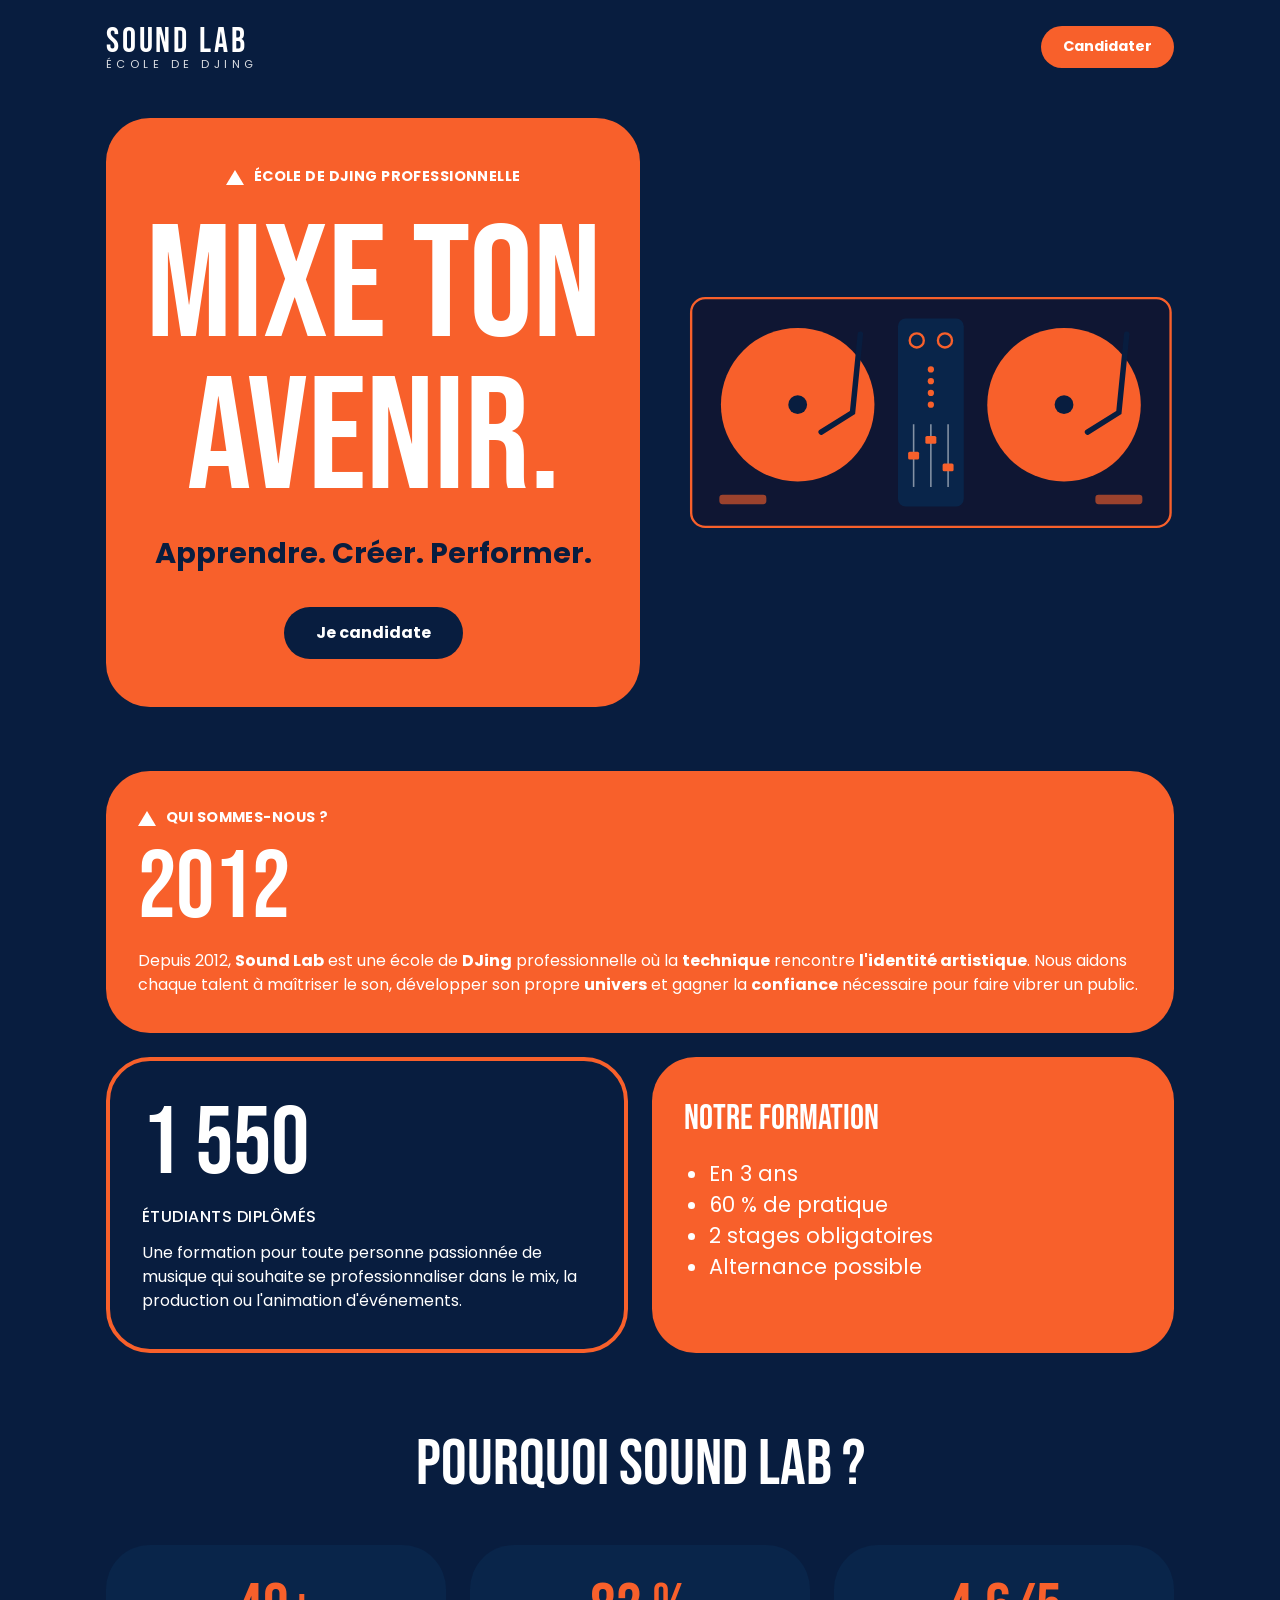
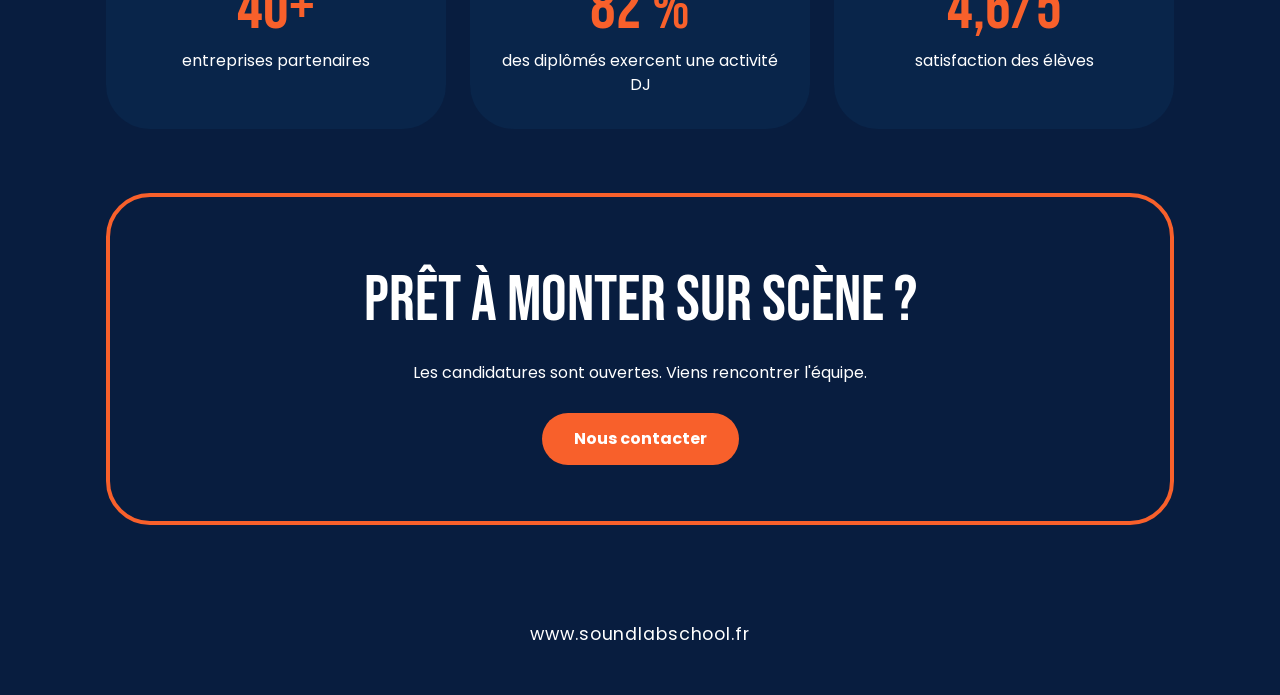
==== index.html @ f397a490 "Base landing Sound Lab" ====
<!doctype html>
<html lang="fr">
<head>
  <meta charset="utf-8">
  <meta name="viewport" content="width=device-width, initial-scale=1">
  <title>Sound Lab — École de DJing</title>
  <meta name="description" content="Sound Lab, école de DJing professionnelle depuis 2012. Formation en 3 ans, 60 % de pratique, alternance possible.">
  <link rel="preconnect" href="https://fonts.googleapis.com">
  <link rel="preconnect" href="https://fonts.gstatic.com" crossorigin>
  <link href="https://fonts.googleapis.com/css2?family=Bebas+Neue&family=Poppins:wght@400;500;700&display=swap" rel="stylesheet">
  <link rel="stylesheet" href="style.css">
</head>
<body>

  <header class="nav">
    <a href="#" class="logo" aria-label="Sound Lab, accueil">
      <span class="logo-main">SOUND LAB</span>
      <span class="logo-sub">École de DJing</span>
    </a>
    <a href="#contact" class="btn btn-small">Candidater</a>
  </header>

  <main>
    <!-- HERO -->
    <section class="hero">
      <div class="hero-card">
        <p class="eyebrow"><span class="tri" aria-hidden="true"></span>École de DJing professionnelle</p>
        <h1>Mixe ton<br>avenir.</h1>
        <p class="tagline">Apprendre. Créer. Performer.</p>
        <a href="#contact" class="btn btn-dark">Je candidate</a>
      </div>

      <!-- Illustration platine (SVG original) -->
      <svg class="decks" viewBox="0 0 620 300" role="img" aria-label="Illustration d'une double platine DJ">
        <rect x="4" y="4" width="612" height="292" rx="18" fill="#0f1633" stroke="#f8602b" stroke-width="3"/>
        <g>
          <circle cx="140" cy="140" r="98" fill="#f8602b"/>
          <circle cx="140" cy="140" r="12" fill="#081d3f"/>
          <path d="M220 50 L210 150 L170 175" fill="none" stroke="#081d3f" stroke-width="7" stroke-linecap="round"/>
          <rect x="40" y="255" width="60" height="12" rx="4" fill="#f8602b" opacity=".6"/>
        </g>
        <g>
          <rect x="268" y="30" width="84" height="240" rx="10" fill="#09254a"/>
          <circle cx="292" cy="58" r="9" fill="none" stroke="#f8602b" stroke-width="3"/>
          <circle cx="328" cy="58" r="9" fill="none" stroke="#f8602b" stroke-width="3"/>
          <g fill="#f8602b">
            <circle cx="310" cy="95" r="4"/><circle cx="310" cy="110" r="4"/><circle cx="310" cy="125" r="4"/><circle cx="310" cy="140" r="4"/>
          </g>
          <g stroke="#ffffff" stroke-width="2" opacity=".5">
            <line x1="288" y1="165" x2="288" y2="245"/><line x1="310" y1="165" x2="310" y2="245"/><line x1="332" y1="165" x2="332" y2="245"/>
          </g>
          <g fill="#f8602b">
            <rect x="281" y="200" width="14" height="10" rx="2"/><rect x="303" y="180" width="14" height="10" rx="2"/><rect x="325" y="215" width="14" height="10" rx="2"/>
          </g>
        </g>
        <g>
          <circle cx="480" cy="140" r="98" fill="#f8602b"/>
          <circle cx="480" cy="140" r="12" fill="#081d3f"/>
          <path d="M560 50 L550 150 L510 175" fill="none" stroke="#081d3f" stroke-width="7" stroke-linecap="round"/>
          <rect x="520" y="255" width="60" height="12" rx="4" fill="#f8602b" opacity=".6"/>
        </g>
      </svg>
    </section>

    <!-- QUI SOMMES-NOUS -->
    <section class="grid">
      <article class="card card-orange card-wide">
        <p class="eyebrow"><span class="tri" aria-hidden="true"></span>Qui sommes-nous ?</p>
        <p class="big">2012</p>
        <p>Depuis 2012, <strong>Sound Lab</strong> est une école de <strong>DJing</strong> professionnelle où la <strong>technique</strong> rencontre <strong>l'identité artistique</strong>. Nous aidons chaque talent à maîtriser le son, développer son propre <strong>univers</strong> et gagner la <strong>confiance</strong> nécessaire pour faire vibrer un public.</p>
      </article>

      <article class="card card-outline">
        <p class="big">1 550</p>
        <p class="label">étudiants diplômés</p>
        <p>Une formation pour toute personne passionnée de musique qui souhaite se professionnaliser dans le mix, la production ou l'animation d'événements.</p>
      </article>

      <article class="card card-orange">
        <h2>Notre formation</h2>
        <ul>
          <li>En 3 ans</li>
          <li>60 % de pratique</li>
          <li>2 stages obligatoires</li>
          <li>Alternance possible</li>
        </ul>
      </article>
    </section>

    <!-- POURQUOI -->
    <section class="why">
      <h2>Pourquoi Sound Lab ?</h2>
      <div class="stats">
        <div class="stat"><span class="stat-num">40+</span><span>entreprises partenaires</span></div>
        <div class="stat"><span class="stat-num">82 %</span><span>des diplômés exercent une activité DJ</span></div>
        <div class="stat"><span class="stat-num">4,6/5</span><span>satisfaction des élèves</span></div>
      </div>
    </section>

    <!-- CTA -->
    <section class="cta" id="contact">
      <h2>Prêt à monter sur scène ?</h2>
      <p>Les candidatures sont ouvertes. Viens rencontrer l'équipe.</p>
      <a href="mailto:contact@soundlabschool.fr" class="btn">Nous contacter</a>
    </section>
  </main>

  <footer class="footer">
    <p>www.soundlabschool.fr</p>
  </footer>

</body>
</html>
---- style.css ----
/* ===== Sound Lab — DA reprise de l'infographie Canva ===== */
:root {
  --navy: #081d3f;
  --navy-dark: #0f1633;
  --navy-light: #09254a;
  --orange: #f8602b;
  --white: #ffffff;
  --radius: 44px;
  --font-title: "Bebas Neue", Impact, sans-serif;
  --font-body: "Poppins", system-ui, sans-serif;
}

* { box-sizing: border-box; margin: 0; padding: 0; }

body {
  background: var(--navy);
  color: var(--white);
  font-family: var(--font-body);
  line-height: 1.5;
}

a { color: inherit; text-decoration: none; }

main { max-width: 1100px; margin: 0 auto; padding: 0 16px; }

/* ----- Nav ----- */
.nav {
  max-width: 1100px;
  margin: 0 auto;
  padding: 24px 16px;
  display: flex;
  justify-content: space-between;
  align-items: center;
}
.logo { display: flex; flex-direction: column; line-height: 1; }
.logo-main { font-family: var(--font-title); font-size: 2.2rem; letter-spacing: .08em; }
.logo-sub { font-size: .7rem; letter-spacing: .4em; text-transform: uppercase; opacity: .85; }

/* ----- Boutons ----- */
.btn {
  display: inline-block;
  background: var(--orange);
  color: var(--white);
  font-weight: 700;
  padding: 14px 32px;
  border-radius: 999px;
  transition: transform .15s ease, opacity .15s ease;
}
.btn:hover { transform: translateY(-2px); opacity: .9; }
.btn-small { padding: 10px 22px; font-size: .9rem; }
.btn-dark { background: var(--navy); }

/* ----- Eyebrow + triangle (repris de l'infographie) ----- */
.eyebrow {
  display: flex; align-items: center; gap: 10px;
  font-weight: 700; font-size: .9rem; text-transform: uppercase; letter-spacing: .03em;
}
.tri {
  width: 0; height: 0;
  border-left: 9px solid transparent;
  border-right: 9px solid transparent;
  border-bottom: 15px solid var(--white);
}

/* ----- Hero ----- */
.hero { padding: 24px 0 64px; display: grid; gap: 48px; }
.hero-card {
  background: var(--orange);
  border-radius: var(--radius);
  padding: 48px 32px;
  text-align: center;
}
.hero-card .eyebrow { justify-content: center; }
.hero h1 {
  font-family: var(--font-title);
  font-weight: 400;
  font-size: clamp(4.5rem, 16vw, 10rem);
  line-height: .95;
  margin: 24px 0 16px;
}
.tagline { color: var(--navy); font-weight: 700; font-size: clamp(1.2rem, 3vw, 1.8rem); margin-bottom: 32px; }
.decks { width: 100%; max-width: 620px; margin: 0 auto; display: block; }

/* ----- Grille de cartes ----- */
.grid {
  display: grid;
  grid-template-columns: 1fr;
  gap: 24px;
  padding-bottom: 64px;
}
.card { border-radius: var(--radius); padding: 36px 32px; }
.card-orange { background: var(--orange); }
.card-outline { border: 4px solid var(--orange); }
.card p + p { margin-top: 12px; }
.big { font-family: var(--font-title); font-size: 6rem; line-height: 1; }
.label { font-weight: 500; text-transform: uppercase; letter-spacing: .03em; }
.card h2 { font-family: var(--font-title); font-weight: 400; font-size: 2.2rem; margin-bottom: 12px; }
.card ul { padding-left: 1.2em; font-size: 1.3rem; }

/* ----- Pourquoi ----- */
.why { padding-bottom: 64px; text-align: center; }
.why h2, .cta h2 { font-family: var(--font-title); font-weight: 400; font-size: clamp(2.5rem, 7vw, 4rem); margin-bottom: 32px; }
.stats { display: grid; grid-template-columns: 1fr; gap: 24px; }
.stat {
  background: var(--navy-light);
  border-radius: var(--radius);
  padding: 32px 24px;
  display: flex; flex-direction: column; gap: 8px;
}
.stat-num { font-family: var(--font-title); font-size: 4rem; color: var(--orange); line-height: 1; }

/* ----- CTA ----- */
.cta {
  border: 4px solid var(--orange);
  border-radius: var(--radius);
  padding: 56px 24px;
  text-align: center;
  margin-bottom: 64px;
}
.cta h2 { margin-bottom: 12px; }
.cta p { margin-bottom: 28px; }

/* ----- Footer ----- */
.footer { text-align: center; padding: 32px 16px 48px; letter-spacing: .05em; font-size: 1.1rem; }

/* ----- Desktop ----- */
@media (min-width: 800px) {
  .hero { grid-template-columns: 1.1fr 1fr; align-items: center; }
  .grid { grid-template-columns: 1fr 1fr; }
  .card-wide { grid-column: 1 / -1; }
  .stats { grid-template-columns: repeat(3, 1fr); }
}
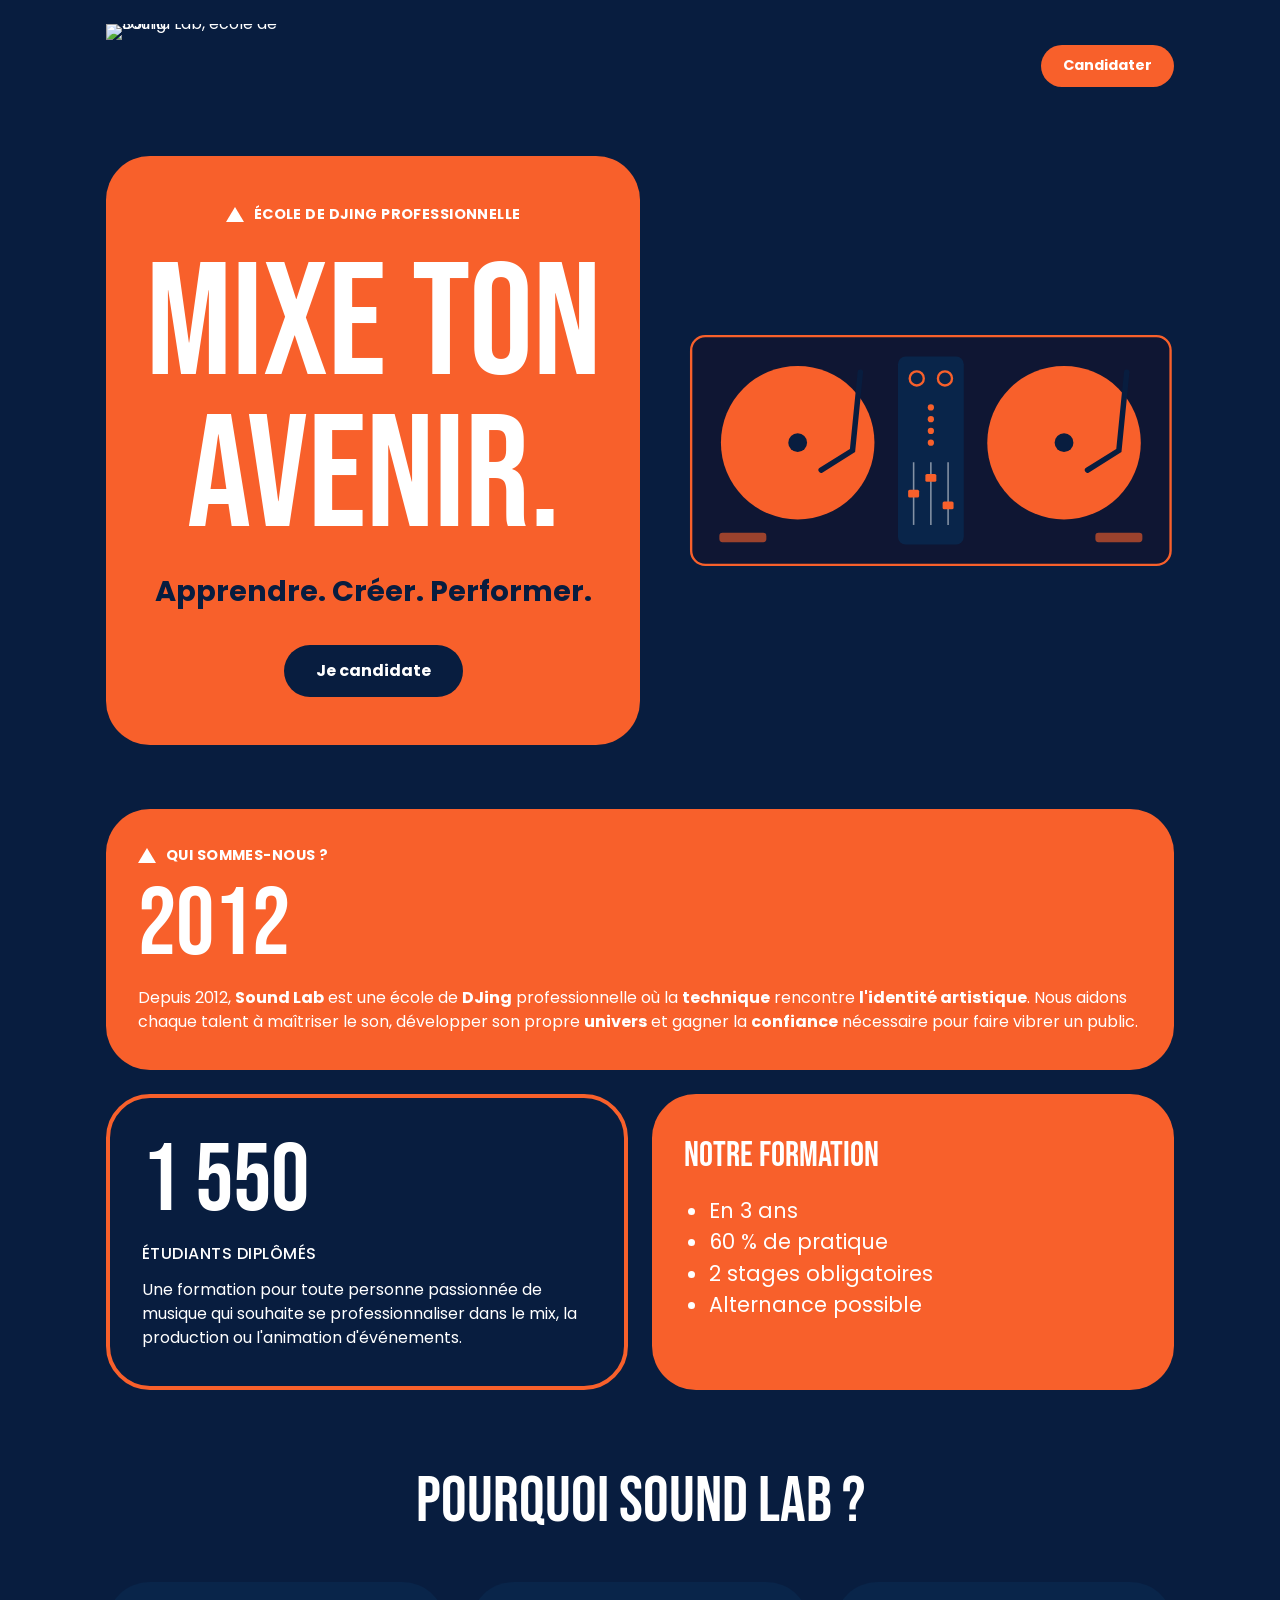
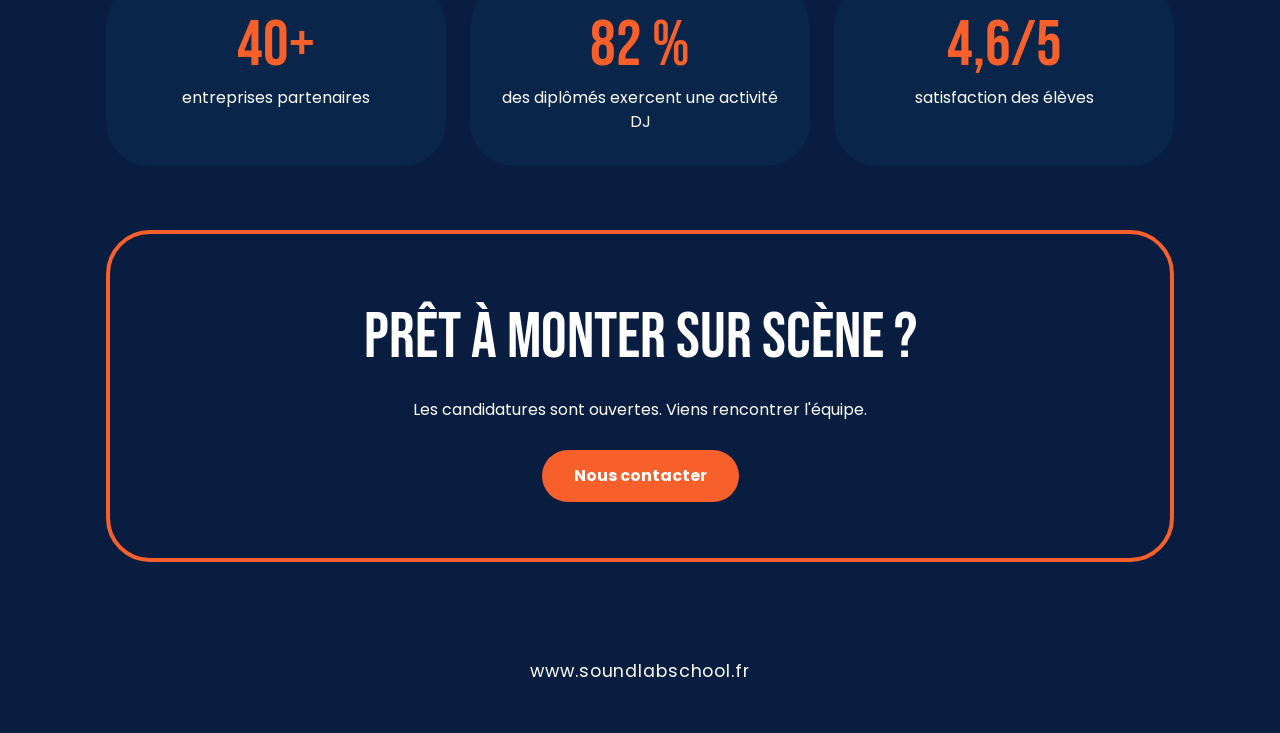
==== commit ecfc3cb7: "Logo blanc, slogan Diplôme et passion, date en ligne d'info" ====
--- a/index.html
+++ b/index.html
@@ -14,8 +14,7 @@
 
   <header class="nav">
     <a href="#" class="logo" aria-label="Sound Lab, accueil">
-      <span class="logo-main">SOUND LAB</span>
-      <span class="logo-sub">École de DJing</span>
+      <img src="img/logo-soundlab-blanc.png" alt="Sound Lab, école de DJing" width="1478" height="725">
     </a>
     <a href="#contact" class="btn btn-small">Candidater</a>
   </header>
--- a/style.css
+++ b/style.css
@@ -32,7 +32,8 @@
   justify-content: space-between;
   align-items: center;
 }
-.logo { display: flex; flex-direction: column; line-height: 1; }
+.logo { display: block; line-height: 0; }
+.logo img { display: block; width: auto; height: 64px; }
 .logo-main { font-family: var(--font-title); font-size: 2.2rem; letter-spacing: .08em; }
 .logo-sub { font-size: .7rem; letter-spacing: .4em; text-transform: uppercase; opacity: .85; }
 
@@ -125,6 +126,7 @@
 
 /* ----- Desktop ----- */
 @media (min-width: 800px) {
+  .logo img { height: 84px; }
   .hero { grid-template-columns: 1.1fr 1fr; align-items: center; }
   .grid { grid-template-columns: 1fr 1fr; }
   .card-wide { grid-column: 1 / -1; }
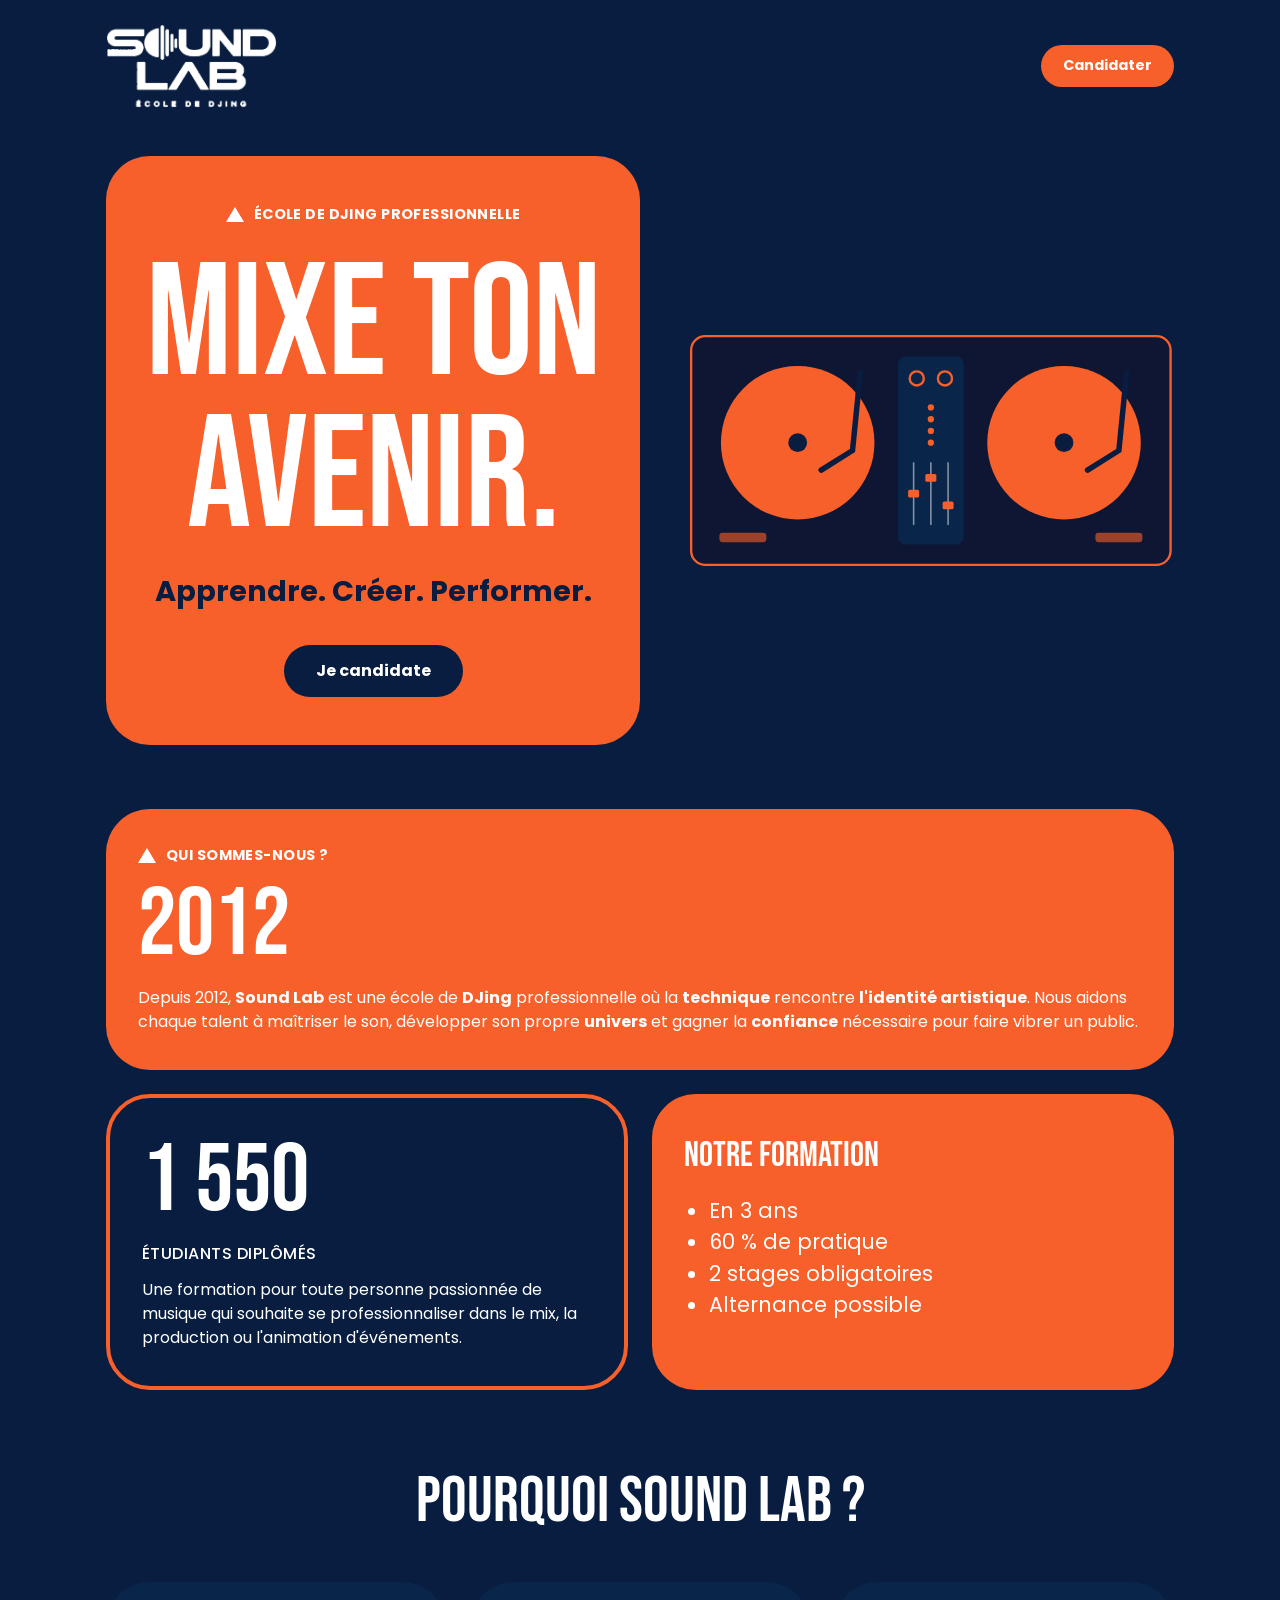
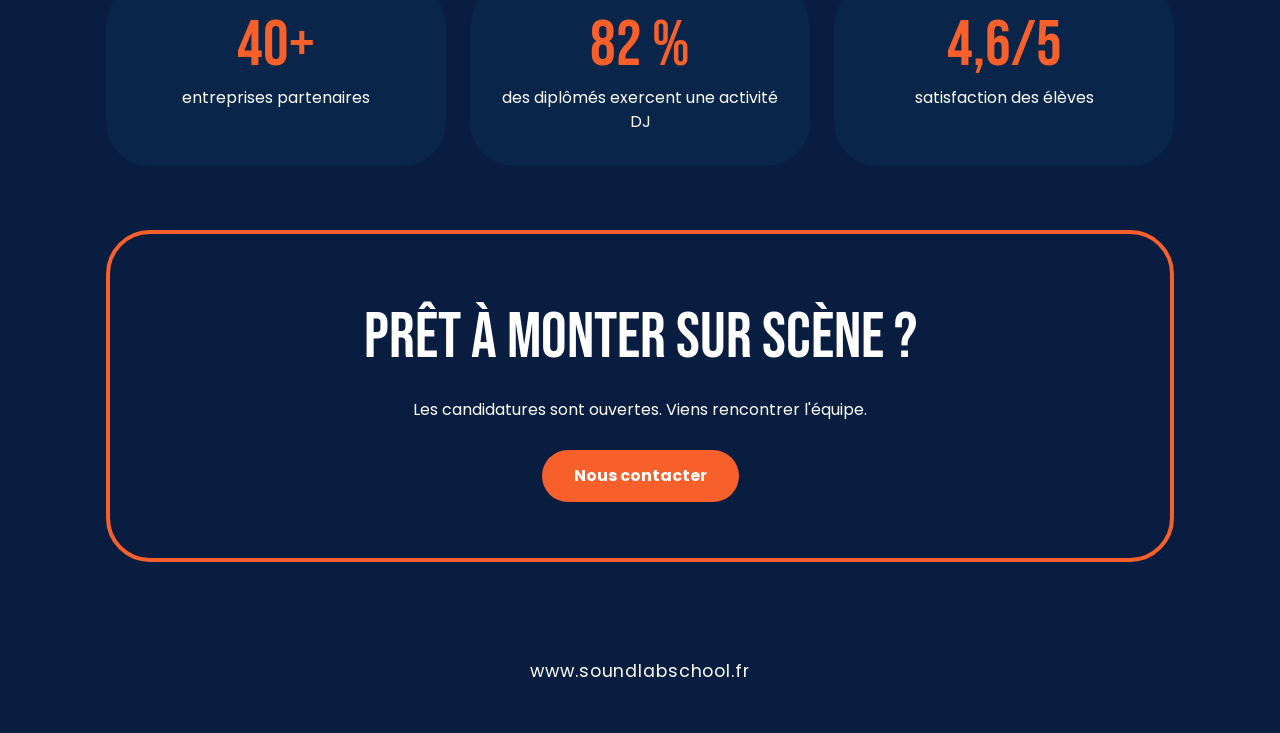
==== commit 644e08c2: "Carrousel en pile de cartes avec vinyle qui tourne" ====
--- a/index.html
+++ b/index.html
@@ -8,13 +8,13 @@
   <link rel="preconnect" href="https://fonts.googleapis.com">
   <link rel="preconnect" href="https://fonts.gstatic.com" crossorigin>
   <link href="https://fonts.googleapis.com/css2?family=Bebas+Neue&family=Poppins:wght@400;500;700&display=swap" rel="stylesheet">
-  <link rel="stylesheet" href="style.css">
+  <link rel="stylesheet" href="style.css?v=3">
 </head>
 <body>
 
   <header class="nav">
     <a href="#" class="logo" aria-label="Sound Lab, accueil">
-      <img src="img/logo-soundlab-blanc.png" alt="Sound Lab, école de DJing" width="1478" height="725">
+      <img src="img/logo-soundlab-blanc.png" alt="Sound Lab, école de DJing" width="130" height="64">
     </a>
     <a href="#contact" class="btn btn-small">Candidater</a>
   </header>
